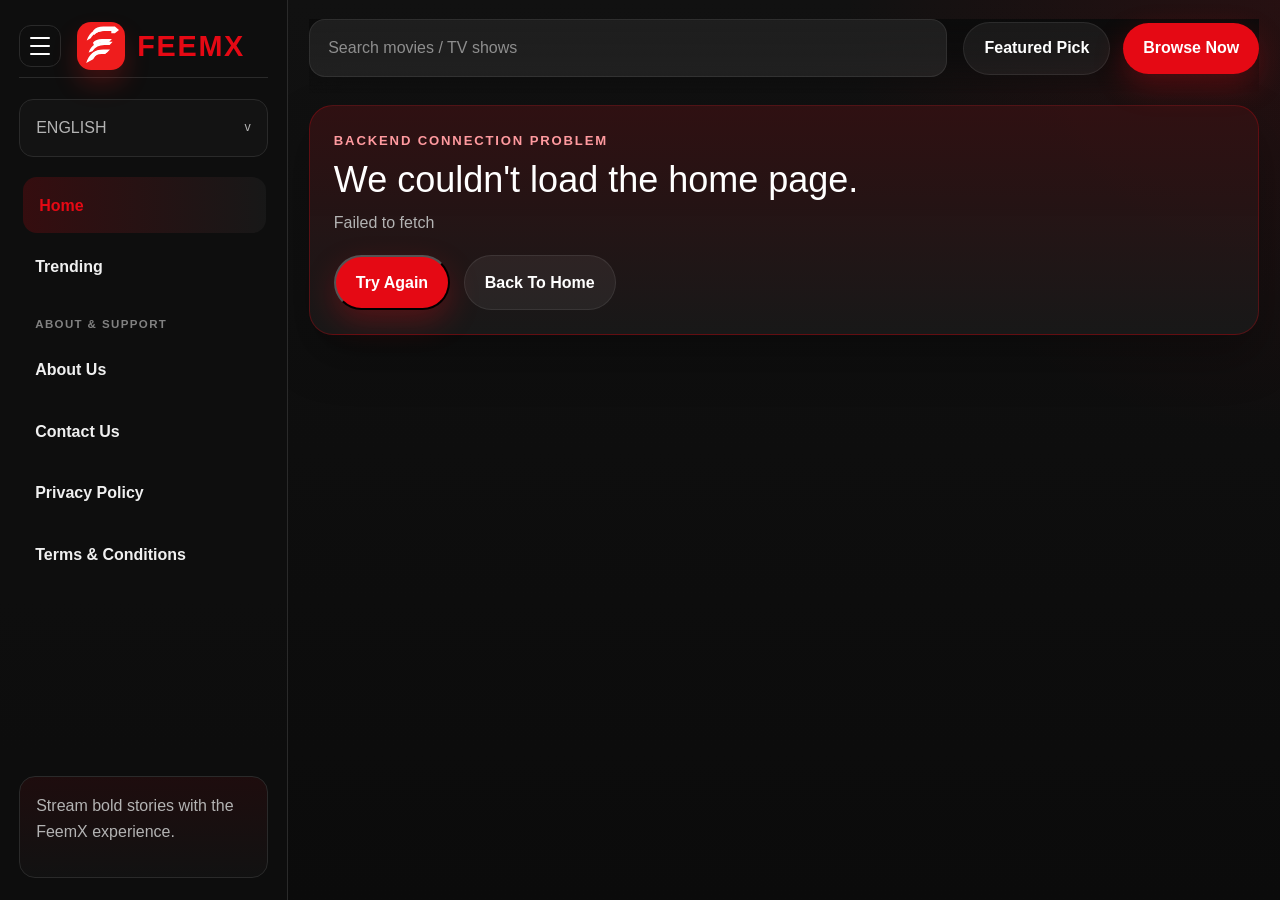
==== index.html @ 2843385d "Prepare frontend for separate Render static deploy" ====
<!DOCTYPE html>
<html lang="en">

<head>
    <meta charset="UTF-8">
    <meta name="viewport" content="width=device-width, initial-scale=1.0">
    <title>FeemX - Home</title>
    <link rel="icon" type="image/svg+xml" href="logo.svg">
    <link href="https://cdn.jsdelivr.net/npm/bootstrap@5.3.3/dist/css/bootstrap.min.css" rel="stylesheet">
    <link rel="stylesheet" href="styles.css?v=20260422a">
</head>

<body class="page-home" data-page="home">
    <div id="loader">
        <div class="spinner"></div>
    </div>

    <div class="app-shell">
        <aside class="sidebar">
            <div class="sidebar-brand">
                <button class="sidebar-menu" type="button" aria-label="Open menu">
                    <span></span>
                    <span></span>
                    <span></span>
                </button>
                <a class="brand-link" href="index.html" aria-label="FeemX home">
                    <img class="brand-mark" src="logo.svg" alt="FeemX logo">
                    <span class="brand-text">FEEMX</span>
                </a>
            </div>

            <div class="sidebar-language">
                <span>ENGLISH</span>
                <span class="language-caret">v</span>
            </div>

            <nav class="sidebar-nav" data-sidebar-nav></nav>

            <div class="sidebar-footer">
                <p>Stream bold stories with the FeemX experience.</p>
            </div>
        </aside>

        <main class="content-area">
            <header class="topbar">
                <form class="topbar-search">
                    <input class="search-input" id="searchInput" type="search" placeholder="Search movies / TV shows"
                        aria-label="Search movies">
                </form>
                <div class="topbar-actions">
                    <a class="pill-btn ghost-btn" href="movie.html?id=2">Featured Pick</a>
                    <a class="pill-btn solid-btn" href="#trending">Browse Now</a>
                </div>
            </header>

            <section class="hero-panel animate-on-scroll" id="hero">
                <div class="hero-overlay"></div>
                <button class="hero-arrow hero-prev" type="button" aria-label="Previous feature">&#8249;</button>
                <div class="hero-copy">
                    <span class="eyebrow">Featured Movie</span>
                    <h1 id="heroTitle">Featured Movie</h1>
                    <p id="heroMeta">Premium streaming, handpicked for tonight.</p>
                    <p id="heroDesc">Experience cinematic excellence with our premium selection.</p>
                    <div class="hero-actions">
                        <button class="play-hero" id="heroPlayButton" type="button">Play Now</button>
                        <a class="hero-secondary" href="#trending">Explore Library</a>
                    </div>
                </div>
                <button class="hero-arrow hero-next" type="button" aria-label="Next feature">&#8250;</button>
                <div class="hero-dots" id="heroDots"></div>
            </section>

            <section class="content-section animate-on-scroll" id="trending">
                <div class="section-heading">
                    <h2>Trending Now</h2>
                    <span></span>
                </div>
                <div class="slider-section trending">
                    <button class="slider-controls prev" type="button">&#8249;</button>
                    <button class="slider-controls next" type="button">&#8250;</button>
                    <div class="slider-container trending-container"></div>
                </div>
            </section>

            <section class="content-section action animate-on-scroll" id="action">
                <div class="section-heading">
                    <h2>Action</h2>
                    <span></span>
                </div>
                <div class="slider-section">
                    <button class="slider-controls prev" type="button">&#8249;</button>
                    <button class="slider-controls next" type="button">&#8250;</button>
                    <div class="slider-container"></div>
                </div>
            </section>

            <section class="content-section comedy animate-on-scroll" id="comedy">
                <div class="section-heading">
                    <h2>Comedy</h2>
                    <span></span>
                </div>
                <div class="slider-section">
                    <button class="slider-controls prev" type="button">&#8249;</button>
                    <button class="slider-controls next" type="button">&#8250;</button>
                    <div class="slider-container"></div>
                </div>
            </section>

            <section class="content-section drama animate-on-scroll" id="drama">
                <div class="section-heading">
                    <h2>Drama</h2>
                    <span></span>
                </div>
                <div class="slider-section">
                    <button class="slider-controls prev" type="button">&#8249;</button>
                    <button class="slider-controls next" type="button">&#8250;</button>
                    <div class="slider-container"></div>
                </div>
            </section>
        </main>
    </div>

    <div id="movieModal">
        <div class="modal-content">
            <div class="modal-info" id="modalContent"></div>
            <button id="modalClose" type="button" aria-label="Close preview">&times;</button>
        </div>
    </div>

    <script src="https://cdn.jsdelivr.net/npm/bootstrap@5.3.3/dist/js/bootstrap.bundle.min.js"></script>
    <script src="config.js?v=20260423a"></script>
    <script src="script.js?v=20260423a"></script>
</body>

</html>
---- styles.css ----
/* FeemX shared styles */
:root {
  --bg-primary: #0b0b0b;
  --bg-secondary: #1a1a1a;
  --bg-tertiary: #232323;
  --accent: #e50914;
  --accent-soft: rgba(229, 9, 20, 0.18);
  --text-primary: #ffffff;
  --text-secondary: #b3b3b3;
  --border: #2a2a2a;
  --shadow: rgba(0, 0, 0, 0.45);
  --overlay-bg: rgba(11, 11, 11, 0.78);
  --radius-lg: 28px;
  --radius-md: 18px;
  --sidebar-width: 288px;
}

* {
  margin: 0;
  padding: 0;
  box-sizing: border-box;
}

html {
  scroll-behavior: smooth;
  width: 100%;
}

body {
  font-family: "Segoe UI", Tahoma, Geneva, Verdana, sans-serif;
  background:
    radial-gradient(circle at top right, rgba(229, 9, 20, 0.1), transparent 28%),
    linear-gradient(180deg, #111 0%, #0b0b0b 100%);
  color: var(--text-primary);
  line-height: 1.6;
  width: 100%;
  max-width: 100%;
  overflow-x: clip;
}

a {
  color: inherit;
  text-decoration: none;
}

button,
input {
  font: inherit;
}

#loader {
  position: fixed;
  inset: 0;
  background: var(--bg-primary);
  display: flex;
  justify-content: center;
  align-items: center;
  z-index: 9999;
  transition: opacity 0.4s ease;
}

.spinner {
  width: 54px;
  height: 54px;
  border: 4px solid var(--border);
  border-top-color: var(--accent);
  border-radius: 50%;
  animation: spin 0.9s linear infinite;
}

@keyframes spin {
  from {
    transform: rotate(0deg);
  }

  to {
    transform: rotate(360deg);
  }
}

.app-shell {
  min-height: 100vh;
  display: grid;
  grid-template-columns: var(--sidebar-width) minmax(0, 1fr);
  width: 100%;
  max-width: 100%;
}

.sidebar {
  position: sticky;
  top: 0;
  height: 100vh;
  padding: 1.4rem 1.2rem;
  background: rgba(14, 14, 14, 0.96);
  border-right: 1px solid var(--border);
  display: flex;
  flex-direction: column;
  gap: 1.3rem;
  min-width: 0;
  overflow: hidden;
}

.sidebar-brand {
  display: flex;
  align-items: center;
  gap: 1rem;
  padding-bottom: 0.4rem;
  border-bottom: 1px solid var(--border);
}

.sidebar-menu {
  width: 42px;
  height: 42px;
  border: 1px solid var(--border);
  background: transparent;
  border-radius: 12px;
  display: grid;
  place-items: center;
  gap: 4px;
  padding: 10px;
}

.sidebar-menu span {
  display: block;
  width: 100%;
  height: 2px;
  background: var(--text-primary);
  border-radius: 999px;
}

.brand-link {
  display: inline-flex;
  align-items: center;
  gap: 0.75rem;
  color: var(--accent);
  font-size: 1.8rem;
  font-weight: 800;
  letter-spacing: 0.06em;
}

.brand-mark {
  width: 48px;
  height: 48px;
  display: block;
  flex: 0 0 auto;
  border-radius: 14px;
  box-shadow: 0 14px 24px rgba(239, 29, 29, 0.22);
}

.brand-text {
  display: inline-block;
  line-height: 1;
}

.sidebar-language {
  padding: 0.95rem 1rem;
  border: 1px solid var(--border);
  border-radius: 14px;
  display: flex;
  align-items: center;
  justify-content: space-between;
  color: var(--text-secondary);
  background: rgba(255, 255, 255, 0.02);
}

.language-caret {
  font-size: 0.78rem;
}

.sidebar-nav {
  display: flex;
  flex-direction: column;
  gap: 0.35rem;
  flex: 1 1 auto;
  min-height: 0;
  overflow-y: auto;
  padding-right: 0.35rem;
  scrollbar-width: thin;
  scrollbar-color: rgba(229, 9, 20, 0.75) rgba(255, 255, 255, 0.06);
}

.sidebar-nav::-webkit-scrollbar {
  width: 8px;
}

.sidebar-nav::-webkit-scrollbar-track {
  background: rgba(255, 255, 255, 0.06);
  border-radius: 999px;
}

.sidebar-nav::-webkit-scrollbar-thumb {
  background: rgba(229, 9, 20, 0.75);
  border-radius: 999px;
}

.sidebar-nav::-webkit-scrollbar-thumb:hover {
  background: rgba(229, 9, 20, 0.95);
}

.sidebar-group-label {
  margin: 0.9rem 0 0.2rem;
  padding: 0 1rem;
  color: rgba(255, 255, 255, 0.48);
  font-size: 0.72rem;
  font-weight: 700;
  letter-spacing: 0.12em;
  text-transform: uppercase;
}

.sidebar-link {
  padding: 0.95rem 1rem;
  border-radius: 14px;
  color: #f0f0f0;
  font-weight: 600;
  transition: background 0.25s ease, color 0.25s ease, transform 0.25s ease;
}

.sidebar-link:hover,
.sidebar-link.active {
  background: linear-gradient(90deg, var(--accent-soft), rgba(255, 255, 255, 0.04));
  color: var(--accent);
  transform: translateX(4px);
}

.sidebar-footer {
  margin-top: auto;
  padding: 1rem;
  border: 1px solid var(--border);
  border-radius: 16px;
  color: var(--text-secondary);
  background: linear-gradient(180deg, rgba(229, 9, 20, 0.08), rgba(255, 255, 255, 0.02));
}

.content-area {
  padding: 1.2rem 1.3rem 2rem;
  min-width: 0;
  width: 100%;
  max-width: 100%;
}

.app-error-banner {
  margin: 0.75rem 0 1.5rem;
  padding: 1.5rem;
  border: 1px solid rgba(229, 9, 20, 0.28);
  border-radius: 24px;
  background:
    linear-gradient(180deg, rgba(229, 9, 20, 0.14), rgba(255, 255, 255, 0.03)),
    rgba(18, 18, 18, 0.96);
  box-shadow: 0 22px 48px rgba(0, 0, 0, 0.28);
}

.app-error-eyebrow {
  margin-bottom: 0.45rem;
  color: #ff9a9f;
  font-size: 0.82rem;
  font-weight: 700;
  letter-spacing: 0.14em;
  text-transform: uppercase;
}

.app-error-banner h2 {
  margin-bottom: 0.55rem;
  font-size: clamp(1.5rem, 3vw, 2.25rem);
}

.app-error-message {
  max-width: 70ch;
  color: var(--text-secondary);
}

.app-error-actions {
  display: flex;
  flex-wrap: wrap;
  gap: 0.85rem;
  margin-top: 1.2rem;
}

.app-error-active .content-area > :not(.topbar):not(.app-error-banner) {
  display: none !important;
}

.topbar {
  position: sticky;
  top: 0;
  z-index: 20;
  display: flex;
  flex-wrap: wrap;
  align-items: center;
  justify-content: space-between;
  gap: 1rem;
  padding: 0 0 1rem;
  background: linear-gradient(180deg, rgba(11, 11, 11, 0.95), rgba(11, 11, 11, 0.75), transparent);
  backdrop-filter: blur(12px);
  min-width: 0;
}

.topbar-search {
  flex: 1;
  min-width: min(100%, 260px);
}

.search-input {
  display: block;
  width: min(100%, 720px);
  max-width: 100%;
  background: rgba(255, 255, 255, 0.08) !important;
  border: 1px solid rgba(255, 255, 255, 0.08) !important;
  border-radius: 16px !important;
  color: var(--text-primary) !important;
  padding: 0.95rem 1.15rem !important;
}

.search-input::placeholder {
  color: #8e8e8e !important;
}

.search-input:focus {
  border-color: rgba(229, 9, 20, 0.4) !important;
  box-shadow: 0 0 0 0.2rem rgba(229, 9, 20, 0.18) !important;
}

.topbar-actions {
  display: flex;
  gap: 0.8rem;
  align-items: center;
  flex-wrap: wrap;
  justify-content: flex-end;
  min-width: 0;
}

.topbar-actions > * {
  min-width: 0;
  max-width: 100%;
}

.pill-btn {
  display: inline-flex;
  align-items: center;
  justify-content: center;
  min-height: 48px;
  padding: 0.8rem 1.25rem;
  border-radius: 999px;
  font-weight: 700;
  transition: transform 0.25s ease, box-shadow 0.25s ease, background 0.25s ease;
}

.ghost-btn {
  background: rgba(255, 255, 255, 0.06);
  border: 1px solid rgba(255, 255, 255, 0.08);
}

.solid-btn {
  background: var(--accent);
  color: var(--text-primary);
  box-shadow: 0 12px 30px rgba(229, 9, 20, 0.28);
}

.pill-btn:hover {
  transform: translateY(-2px);
}

.hero-panel,
.detail-hero {
  position: relative;
  min-height: 590px;
  width: 100%;
  max-width: 100%;
  min-width: 0;
  border-radius: var(--radius-lg);
  overflow: hidden;
  display: flex;
  align-items: flex-end;
  padding: 2rem;
  margin-bottom: 1.9rem;
  background-color: var(--bg-secondary);
  background-size: cover;
  background-position: center;
  box-shadow: 0 30px 60px var(--shadow);
}

.hero-overlay,
.detail-hero-overlay {
  position: absolute;
  inset: 0;
  background:
    linear-gradient(90deg, rgba(11, 11, 11, 0.88) 0%, rgba(11, 11, 11, 0.5) 45%, rgba(11, 11, 11, 0.82) 100%),
    linear-gradient(180deg, rgba(11, 11, 11, 0.12) 0%, rgba(11, 11, 11, 0.92) 100%);
}

.hero-copy,
.detail-hero-content {
  position: relative;
  z-index: 2;
  width: min(100%, 640px);
  max-width: 640px;
  min-width: 0;
}

.eyebrow {
  display: inline-block;
  margin-bottom: 0.7rem;
  padding: 0.35rem 0.75rem;
  border: 1px solid rgba(255, 255, 255, 0.14);
  border-radius: 999px;
  color: #ddd;
  font-size: 0.88rem;
  letter-spacing: 0.08em;
  text-transform: uppercase;
}

.hero-copy h1,
.detail-hero-content h1 {
  font-size: clamp(2.3rem, 5vw, 4rem);
  line-height: 1.02;
  margin-bottom: 0.8rem;
}

#heroMeta,
#movieRating {
  margin-bottom: 0.65rem;
  color: #e0e0e0;
  font-size: 1rem;
}

#heroDesc,
#movieDesc {
  color: var(--text-secondary);
  max-width: 56ch;
  font-size: 1.03rem;
}

.hero-actions {
  display: flex;
  gap: 1rem;
  align-items: center;
  margin-top: 1.45rem;
  flex-wrap: wrap;
  min-width: 0;
}

.hero-actions > * {
  max-width: 100%;
}

.play-hero,
.watch-btn,
.hero-secondary {
  min-height: 50px;
  border-radius: 14px;
  padding: 0.85rem 1.3rem;
  font-weight: 700;
  border: none;
  transition: transform 0.25s ease, box-shadow 0.25s ease, background 0.25s ease;
}

.play-hero,
.watch-btn {
  background: var(--accent);
  color: #fff;
  box-shadow: 0 12px 30px rgba(229, 9, 20, 0.25);
}

.hero-secondary {
  display: inline-flex;
  align-items: center;
  background: rgba(255, 255, 255, 0.08);
  color: #fff;
  border: 1px solid rgba(255, 255, 255, 0.12);
}

.play-hero:hover,
.watch-btn:hover,
.hero-secondary:hover {
  transform: translateY(-2px);
}

.hero-arrow {
  position: absolute;
  top: 50%;
  transform: translateY(-50%);
  z-index: 2;
  width: 52px;
  height: 52px;
  border-radius: 50%;
  border: 1px solid rgba(255, 255, 255, 0.28);
  color: #fff;
  background: rgba(0, 0, 0, 0.24);
  font-size: 2rem;
}

.hero-prev {
  left: 1rem;
}

.hero-next {
  right: 1rem;
}

.hero-dots {
  position: absolute;
  right: 1.4rem;
  bottom: 1.35rem;
  z-index: 2;
  display: flex;
  gap: 0.55rem;
}

.hero-dot {
  width: 10px;
  height: 10px;
  border-radius: 50%;
  background: rgba(255, 255, 255, 0.35);
  border: none;
  padding: 0;
}

.hero-dot.active {
  background: var(--accent);
  box-shadow: 0 0 0 5px rgba(229, 9, 20, 0.15);
}

.content-section {
  margin-bottom: 2.3rem;
  min-width: 0;
  max-width: 100%;
}

.info-hero {
  position: relative;
  overflow: hidden;
  border-radius: 34px;
  padding: clamp(1.5rem, 3vw, 3rem);
  margin-bottom: 2rem;
  border: 1px solid rgba(255, 255, 255, 0.08);
  background:
    radial-gradient(circle at top right, rgba(229, 9, 20, 0.24), transparent 34%),
    linear-gradient(135deg, rgba(255, 255, 255, 0.06), rgba(255, 255, 255, 0.02)),
    #111;
  box-shadow: 0 24px 60px rgba(0, 0, 0, 0.24);
}

.info-hero::after {
  content: "";
  position: absolute;
  inset: auto -12% -28% auto;
  width: 280px;
  height: 280px;
  border-radius: 50%;
  background: radial-gradient(circle, rgba(229, 9, 20, 0.22), transparent 68%);
  pointer-events: none;
}

.info-hero-content,
.policy-layout,
.info-grid,
.social-grid {
  position: relative;
  z-index: 1;
}

.info-hero .eyebrow {
  display: inline-block;
  margin-bottom: 0.9rem;
}

.info-hero h1 {
  max-width: 12ch;
  font-size: clamp(2.4rem, 5vw, 4.2rem);
  line-height: 0.98;
  margin-bottom: 1rem;
}

.info-lead {
  max-width: 760px;
  color: #e8e8e8;
  font-size: 1.08rem;
}

.info-metrics {
  display: grid;
  grid-template-columns: repeat(auto-fit, minmax(160px, 1fr));
  gap: 1rem;
  margin-top: 1.6rem;
}

.metric-card,
.info-panel,
.social-link-card,
.policy-nav {
  border: 1px solid rgba(255, 255, 255, 0.08);
  background: linear-gradient(180deg, rgba(255, 255, 255, 0.05), rgba(255, 255, 255, 0.02));
  box-shadow: 0 18px 40px rgba(0, 0, 0, 0.18);
}

.metric-card {
  border-radius: 22px;
  padding: 1.1rem 1.15rem;
}

.metric-card strong {
  display: block;
  font-size: 1.7rem;
  line-height: 1;
}

.metric-card span {
  color: var(--text-secondary);
  font-size: 0.92rem;
}

.info-grid,
.policy-layout {
  display: grid;
  grid-template-columns: minmax(0, 1.35fr) minmax(280px, 0.85fr);
  gap: 1.4rem;
}

.info-panel {
  border-radius: 28px;
  padding: 1.5rem;
}

.info-panel h2,
.info-panel h3,
.policy-section h2 {
  margin-bottom: 0.75rem;
}

.info-panel + .info-panel {
  margin-top: 1.2rem;
}

.info-panel p,
.info-panel li,
.policy-section p,
.policy-section li {
  color: #d4d4d4;
}

.info-stack {
  display: flex;
  flex-direction: column;
  gap: 1.25rem;
}

.info-list,
.policy-section ul {
  margin: 0;
  padding-left: 1.15rem;
}

.info-list li + li,
.policy-section li + li {
  margin-top: 0.55rem;
}

.info-pills {
  display: flex;
  flex-wrap: wrap;
  gap: 0.7rem;
}

.info-pill {
  display: inline-flex;
  align-items: center;
  padding: 0.65rem 0.9rem;
  border-radius: 999px;
  background: rgba(229, 9, 20, 0.1);
  border: 1px solid rgba(229, 9, 20, 0.2);
  color: #fff;
  font-size: 0.94rem;
}

.info-cta-row {
  display: flex;
  flex-wrap: wrap;
  gap: 0.85rem;
  margin-top: 1.35rem;
}

.outline-btn {
  display: inline-flex;
  align-items: center;
  justify-content: center;
  min-height: 50px;
  padding: 0.8rem 1.2rem;
  border-radius: 16px;
  border: 1px solid rgba(255, 255, 255, 0.14);
  background: rgba(255, 255, 255, 0.02);
  color: #fff;
  font-weight: 600;
  transition: border-color 0.25s ease, transform 0.25s ease, background 0.25s ease;
}

.outline-btn:hover,
.outline-btn:focus-visible {
  border-color: rgba(229, 9, 20, 0.5);
  background: rgba(229, 9, 20, 0.08);
  transform: translateY(-2px);
}

.contact-card-title {
  display: flex;
  align-items: center;
  justify-content: space-between;
  gap: 1rem;
  margin-bottom: 1rem;
}

.contact-email {
  display: block;
  font-size: 1.05rem;
  font-weight: 700;
  color: #fff;
  word-break: break-word;
}

.contact-note,
.legal-meta,
.form-status {
  color: var(--text-secondary);
}

.form-status:empty {
  display: none;
}

.contact-actions {
  display: flex;
  flex-wrap: wrap;
  gap: 0.8rem;
  margin-top: 1rem;
}

.contact-form {
  display: grid;
  gap: 1rem;
}

.contact-form-grid {
  display: grid;
  grid-template-columns: repeat(2, minmax(0, 1fr));
  gap: 1rem;
}

.form-field {
  display: grid;
  gap: 0.45rem;
}

.form-field label {
  font-size: 0.92rem;
  font-weight: 600;
  color: #f0f0f0;
}

.form-field input,
.form-field textarea {
  width: 100%;
  border: 1px solid rgba(255, 255, 255, 0.08);
  border-radius: 16px;
  background: rgba(255, 255, 255, 0.04);
  color: #fff;
  padding: 0.95rem 1rem;
}

.form-field textarea {
  min-height: 150px;
  resize: vertical;
}

.form-field input:focus,
.form-field textarea:focus {
  outline: 2px solid rgba(229, 9, 20, 0.2);
  border-color: rgba(229, 9, 20, 0.45);
}

.social-grid {
  display: grid;
  grid-template-columns: repeat(auto-fit, minmax(200px, 1fr));
  gap: 1rem;
}

.social-link-card {
  display: flex;
  flex-direction: column;
  gap: 0.5rem;
  border-radius: 24px;
  padding: 1.3rem;
  transition: transform 0.25s ease, border-color 0.25s ease;
}

.social-link-card:hover,
.social-link-card:focus-visible {
  transform: translateY(-4px);
  border-color: rgba(229, 9, 20, 0.4);
}

.social-link-card span {
  color: var(--text-secondary);
}

.policy-nav {
  position: sticky;
  top: 5.8rem;
  align-self: start;
  border-radius: 26px;
  padding: 1.35rem;
}

.policy-nav ul {
  list-style: none;
  padding: 0;
  margin: 1rem 0 0;
  display: grid;
  gap: 0.7rem;
}

.policy-nav a {
  color: #f2f2f2;
}

.policy-nav a:hover,
.policy-nav a:focus-visible {
  color: var(--accent);
}

.policy-section {
  border-bottom: 1px solid rgba(255, 255, 255, 0.08);
  padding-bottom: 1.35rem;
  margin-bottom: 1.35rem;
}

.policy-section:last-child {
  border-bottom: none;
  margin-bottom: 0;
  padding-bottom: 0;
}

.section-heading {
  display: flex;
  flex-wrap: wrap;
  align-items: flex-end;
  justify-content: space-between;
  gap: 1rem;
  margin-bottom: 1rem;
  min-width: 0;
  max-width: 100%;
}

.section-heading h2 {
  margin: 0;
  font-size: 1.95rem;
  min-width: 0;
  max-width: 100%;
}

.section-heading span {
  color: var(--text-secondary);
  font-size: 0.97rem;
  min-width: 0;
  max-width: 100%;
}

.section-heading span:empty,
.sidebar-footer p:empty,
#categoryMeta:empty,
#categoryDesc:empty,
#categoryCount:empty,
#seriesSectionMeta:empty {
  display: none;
}

.slider-section {
  display: grid;
  grid-template-columns: 54px minmax(0, 1fr) 54px;
  align-items: center;
  gap: 1rem;
  width: 100%;
  min-width: 0;
}

.slider-container {
  grid-column: 2;
  display: flex;
  gap: 1.15rem;
  overflow-x: auto;
  padding: 0.35rem 0.2rem 0.75rem;
  scrollbar-width: thin;
  scrollbar-color: var(--accent) rgba(255, 255, 255, 0.14);
  scroll-snap-type: x proximity;
  overscroll-behavior-x: contain;
  scroll-behavior: smooth;
  touch-action: pan-x;
  cursor: grab;
  width: 100%;
  max-width: 100%;
  min-width: 0;
}

.slider-container::-webkit-scrollbar {
  height: 10px;
}

.slider-container::-webkit-scrollbar-track {
  background: rgba(255, 255, 255, 0.08);
  border-radius: 999px;
}

.slider-container::-webkit-scrollbar-thumb {
  background: linear-gradient(90deg, rgba(229, 9, 20, 0.9), rgba(229, 9, 20, 0.65));
  border-radius: 999px;
}

.slider-container::-webkit-scrollbar-thumb:hover {
  background: var(--accent);
}

.slider-container.dragging {
  cursor: grabbing;
  user-select: none;
}

.slider-container:focus-visible {
  outline: 2px solid rgba(229, 9, 20, 0.45);
  outline-offset: 4px;
  border-radius: 12px;
}

.slider-controls {
  width: 54px;
  height: 54px;
  border: 1px solid rgba(255, 255, 255, 0.9);
  border-radius: 12px;
  display: grid;
  place-items: center;
  background: rgba(10, 10, 10, 0.88);
  color: #fff;
  font-size: 2rem;
  line-height: 1;
  z-index: 3;
  box-shadow: 0 14px 28px rgba(0, 0, 0, 0.28);
  backdrop-filter: blur(10px);
  transition:
    background 0.25s ease,
    border-color 0.25s ease,
    box-shadow 0.25s ease,
    transform 0.25s ease,
    opacity 0.25s ease;
}

.slider-controls:hover {
  background: rgba(229, 9, 20, 0.14);
  border-color: var(--accent);
  transform: scale(1.05);
  box-shadow: 0 14px 32px rgba(229, 9, 20, 0.2);
}

.slider-controls:disabled {
  opacity: 0.3;
  cursor: default;
  transform: none;
  box-shadow: none;
}

.slider-controls:focus-visible {
  outline: 2px solid rgba(229, 9, 20, 0.45);
  outline-offset: 3px;
}

.prev {
  grid-column: 1;
  border-color: var(--accent);
}

.next {
  grid-column: 3;
}

.movie-card {
  position: relative;
  min-width: 220px;
  flex: 0 0 220px;
  border-radius: 20px;
  overflow: hidden;
  background: linear-gradient(180deg, rgba(255, 255, 255, 0.03), rgba(0, 0, 0, 0.18));
  border: 1px solid rgba(255, 255, 255, 0.05);
  cursor: pointer;
  scroll-snap-align: start;
  transition: transform 0.35s ease, box-shadow 0.35s ease, border-color 0.35s ease;
}

.movie-card-link {
  display: block;
  color: inherit;
  text-decoration: none;
}

.favorite-button {
  position: absolute;
  right: 1rem;
  bottom: 5.4rem;
  z-index: 4;
}

.movie-card:hover {
  transform: translateY(-8px);
  box-shadow: 0 22px 40px var(--shadow);
  border-color: rgba(229, 9, 20, 0.32);
}

.movie-card img {
  display: block;
  width: 100%;
  height: 310px;
  object-fit: cover;
}

.card-overlay {
  position: absolute;
  inset: 0;
  display: flex;
  align-items: flex-end;
  justify-content: space-between;
  padding: 1rem;
  background: linear-gradient(180deg, rgba(11, 11, 11, 0.04), rgba(11, 11, 11, 0.9));
  opacity: 0;
  transition: opacity 0.3s ease;
}

.movie-card:hover .card-overlay {
  opacity: 1;
}

.play-btn {
  width: 52px;
  height: 52px;
  border: none;
  border-radius: 50%;
  display: grid;
  place-items: center;
  background: var(--accent);
  color: #fff;
  font-size: 1.15rem;
  cursor: pointer;
  box-shadow: 0 14px 28px rgba(229, 9, 20, 0.28);
  transition: transform 0.2s ease, box-shadow 0.2s ease;
}

.play-btn:hover,
.play-btn:focus-visible {
  transform: scale(1.05);
  box-shadow: 0 16px 30px rgba(229, 9, 20, 0.34);
}

.play-btn:focus-visible {
  outline: 2px solid rgba(255, 255, 255, 0.8);
  outline-offset: 3px;
}

.heart {
  width: 42px;
  height: 42px;
  border-radius: 50%;
  display: grid;
  place-items: center;
  background: rgba(255, 255, 255, 0.1);
  color: var(--text-secondary);
  font-size: 1.1rem;
  transition: transform 0.25s ease, color 0.25s ease, background 0.25s ease;
}

.heart:hover,
.heart.active {
  color: #fff;
  background: var(--accent);
  transform: scale(1.05);
}

.movie-card h3 {
  padding: 1rem 1rem 0.25rem;
  font-size: 1rem;
  line-height: 1.3;
}

.movie-meta {
  padding: 0 1rem 1rem;
  color: var(--text-secondary);
  font-size: 0.9rem;
}

.detail-content .content-section {
  margin-bottom: 1.9rem;
}

.watch-layout {
  display: grid;
  grid-template-columns: minmax(0, 1fr) 360px;
  gap: 1.25rem;
  margin-bottom: 2rem;
  min-width: 0;
}

.player-panel {
  background: #050505;
  border: 1px solid var(--border);
  border-radius: 24px;
  overflow: hidden;
  box-shadow: 0 24px 60px var(--shadow);
}

.player-stage {
  position: relative;
  min-height: 560px;
  background-size: cover;
  background-position: center;
}

.movie-player {
  position: absolute;
  inset: 0;
  width: 100%;
  height: 100%;
  object-fit: contain;
  background: #000;
  z-index: 1;
}

.movie-player:not([hidden]) + .player-stage-overlay {
  display: none;
}

.movie-player:not([hidden]) ~ .player-center-play {
  display: none;
}

.player-stage-overlay {
  position: absolute;
  inset: 0;
  background: linear-gradient(180deg, rgba(0, 0, 0, 0.6), rgba(0, 0, 0, 0.15) 22%, rgba(0, 0, 0, 0.72) 100%);
}

.player-center-play {
  position: absolute;
  inset: 50% auto auto 50%;
  transform: translate(-50%, -50%);
  z-index: 2;
  min-width: 86px;
  min-height: 86px;
  border-radius: 50%;
  padding: 0;
}

.player-controls {
  padding: 0.95rem 1rem 1.1rem;
  background: #060606;
}

.player-progress {
  width: 100%;
  height: 8px;
  background: rgba(255, 255, 255, 0.18);
  border-radius: 999px;
  overflow: hidden;
  margin-bottom: 0.8rem;
  cursor: pointer;
  position: relative;
  touch-action: none;
}

.progress-fill {
  display: block;
  width: 8%;
  height: 100%;
  background: var(--accent);
  position: relative;
}

.progress-fill::after {
  content: "";
  position: absolute;
  top: 50%;
  right: 0;
  width: 14px;
  height: 14px;
  border-radius: 50%;
  background: #fff;
  box-shadow: 0 0 0 3px rgba(255, 255, 255, 0.15);
  transform: translate(50%, -50%);
}

.player-progress.scrubbing {
  height: 10px;
}

.player-controls-row {
  display: flex;
  justify-content: space-between;
  gap: 1rem;
  align-items: center;
  color: #d6d6d6;
  flex-wrap: wrap;
}

.controls-left,
.controls-right {
  display: flex;
  gap: 0.9rem;
  align-items: center;
  flex-wrap: wrap;
}

.icon-control {
  width: 36px;
  height: 36px;
  border: none;
  border-radius: 50%;
  background: rgba(255, 255, 255, 0.08);
  color: #fff;
  cursor: pointer;
  transition: background 180ms ease, transform 180ms ease;
}

.icon-control:hover,
.icon-control:focus-visible {
  background: rgba(255, 255, 255, 0.16);
  transform: translateY(-1px);
}

.player-panel:fullscreen {
  border-radius: 0;
  background: #000;
}

.player-panel:fullscreen .player-stage {
  min-height: calc(100vh - 96px);
}

.player-panel:fullscreen .movie-player {
  object-fit: contain;
  background: #000;
}

.resource-panel {
  background: #222228;
  border: 1px solid rgba(255, 255, 255, 0.06);
  border-radius: 24px;
  padding: 1.25rem;
  display: flex;
  flex-direction: column;
  gap: 1.3rem;
}

.resource-actions {
  display: grid;
  grid-template-columns: repeat(auto-fit, minmax(92px, 1fr));
  gap: 0.75rem;
}

.resource-icon {
  min-height: 62px;
  border: 1px solid rgba(255, 255, 255, 0.1);
  border-radius: 18px;
  background: linear-gradient(180deg, rgba(255, 255, 255, 0.045), rgba(255, 255, 255, 0.02));
  color: #fff;
  display: inline-flex;
  align-items: center;
  justify-content: center;
  min-width: 0;
  padding: 0.75rem 0.85rem;
  font-size: 0.9rem;
  font-weight: 700;
  letter-spacing: -0.02em;
  text-align: center;
  line-height: 1.1;
  box-shadow:
    inset 0 1px 0 rgba(255, 255, 255, 0.04),
    0 14px 24px rgba(0, 0, 0, 0.18);
  backdrop-filter: blur(10px);
  transition:
    transform 0.2s ease,
    background 0.2s ease,
    border-color 0.2s ease,
    box-shadow 0.2s ease;
  cursor: pointer;
}

.resource-icon:hover {
  background: linear-gradient(180deg, rgba(255, 255, 255, 0.065), rgba(255, 255, 255, 0.028));
  border-color: rgba(255, 255, 255, 0.18);
  box-shadow:
    inset 0 1px 0 rgba(255, 255, 255, 0.06),
    0 18px 28px rgba(0, 0, 0, 0.22);
  transform: translateY(-2px);
}

.resource-icon:focus-visible {
  outline: 2px solid rgba(255, 255, 255, 0.28);
  outline-offset: 3px;
}

.resource-icon:active {
  transform: translateY(0);
  box-shadow:
    inset 0 1px 0 rgba(255, 255, 255, 0.04),
    0 10px 18px rgba(0, 0, 0, 0.18);
}

.resource-copy h1 {
  font-size: 2rem;
  margin-bottom: 0.45rem;
}

.resource-copy p {
  color: var(--text-secondary);
  margin-bottom: 0.45rem;
}

.resource-box {
  background: rgba(255, 255, 255, 0.02);
  border: 1px solid rgba(255, 255, 255, 0.06);
  border-radius: 18px;
  padding: 1rem;
}

.resource-box h2 {
  margin-bottom: 0.45rem;
}

.resource-box p {
  color: var(--text-secondary);
  margin-bottom: 1rem;
}

.resource-select-wrap {
  display: block;
  margin-bottom: 1rem;
}

.resource-select,
.subtitle-select {
  width: 100%;
  border: 1px solid rgba(255, 255, 255, 0.12);
  border-radius: 14px;
  background: rgba(255, 255, 255, 0.06);
  color: #fff;
  padding: 0.9rem 1rem;
  outline: none;
}

.resource-select option,
.subtitle-select option {
  color: #111;
}

.resource-select {
  width: 100%;
  min-height: 48px;
  border-radius: 12px;
  border: 1px solid rgba(255, 255, 255, 0.1);
  background: #2c2c31;
  color: #fff;
  padding: 0.75rem 0.9rem;
}

.support-btn {
  width: 100%;
  min-height: 58px;
  border: none;
  border-radius: 14px;
  background: #15753b;
  color: #c7ffd9;
  font-weight: 700;
}

#movieModal {
  position: fixed;
  inset: 0;
  display: flex;
  align-items: center;
  justify-content: center;
  background: rgba(0, 0, 0, 0.88);
  opacity: 0;
  visibility: hidden;
  transition: opacity 0.25s ease, visibility 0.25s ease;
  z-index: 50;
  padding: 1.2rem;
}

#movieModal.active {
  opacity: 1;
  visibility: visible;
}

.modal-content {
  position: relative;
  width: min(880px, 100%);
  background: linear-gradient(180deg, #171717, #101010);
  border: 1px solid rgba(255, 255, 255, 0.08);
  border-radius: 28px;
  overflow: hidden;
  transform: scale(0.96);
  transition: transform 0.25s ease;
}

#movieModal.active .modal-content {
  transform: scale(1);
}

.modal-media {
  width: 100%;
  height: 320px;
  object-fit: cover;
  display: block;
}

.modal-info {
  padding: 0;
}

.modal-body {
  padding: 1.5rem;
}

.modal-body h2 {
  margin-bottom: 0.4rem;
}

.modal-body .modal-meta {
  color: var(--text-secondary);
  margin-bottom: 0.8rem;
}

#modalClose {
  position: absolute;
  top: 1rem;
  right: 1rem;
  width: 42px;
  height: 42px;
  border: none;
  border-radius: 50%;
  background: rgba(0, 0, 0, 0.5);
  color: #fff;
  font-size: 1.6rem;
  line-height: 1;
}

.animate-on-scroll {
  opacity: 0;
  transform: translateY(24px);
  transition: opacity 0.55s ease, transform 0.55s ease;
}

.animate-on-scroll.animate {
  opacity: 1;
  transform: translateY(0);
}

@media (max-width: 1100px) {
  .app-shell {
    grid-template-columns: 1fr;
  }

  .sidebar {
    position: relative;
    height: auto;
  }

  .topbar {
    padding-top: 0.4rem;
  }

  .topbar-actions {
    justify-content: flex-start;
  }

  .info-grid,
  .policy-layout {
    grid-template-columns: 1fr;
  }

  .policy-nav {
    position: relative;
    top: 0;
  }

  .prev {
    justify-self: start;
  }

  .next {
    justify-self: end;
  }
}

@media (max-width: 768px) {
  .slider-section {
    grid-template-columns: 44px minmax(0, 1fr) 44px;
    gap: 0.75rem;
  }

  .content-area {
    padding: 1rem;
  }

  .topbar {
    flex-direction: column;
    align-items: stretch;
  }

  .topbar-actions {
    width: 100%;
    justify-content: stretch;
  }

  .pill-btn {
    flex: 1;
  }

  .hero-panel,
  .detail-hero {
    min-height: 460px;
    padding: 1.25rem;
  }

  .watch-layout {
    grid-template-columns: 1fr;
  }

  .resource-actions {
    grid-template-columns: repeat(2, minmax(0, 1fr));
  }

  .resource-icon {
    min-height: 58px;
    border-radius: 16px;
    font-size: 0.88rem;
  }

  .player-stage {
    min-height: 340px;
  }

  .hero-arrow {
    display: none;
  }

  .movie-card {
    min-width: 170px;
    flex-basis: 170px;
  }

  .movie-card img {
    height: 255px;
  }

  .section-heading {
    flex-direction: column;
    align-items: flex-start;
  }

  .contact-form-grid {
    grid-template-columns: 1fr;
  }

  #movieTrailer {
    min-height: 250px;
  }
}

@media (max-width: 520px) {
  .slider-section {
    grid-template-columns: 40px minmax(0, 1fr) 40px;
    gap: 0.5rem;
  }

  .slider-controls {
    width: 46px;
    height: 46px;
    font-size: 1.7rem;
  }

  .sidebar {
    padding: 1rem;
  }

  .sidebar-brand {
    align-items: center;
  }

  .brand-link {
    font-size: 1.5rem;
    gap: 0.6rem;
  }

  .brand-mark {
    width: 42px;
    height: 42px;
  }

  .hero-copy h1,
  .detail-hero-content h1 {
    font-size: 2rem;
  }

  .movie-card {
    min-width: 150px;
    flex-basis: 150px;
  }

  .movie-card img {
    height: 230px;
  }

  .resource-actions {
    gap: 0.7rem;
  }

  .resource-icon {
    min-height: 54px;
    font-size: 0.82rem;
    padding: 0.7rem 0.65rem;
  }

  .info-hero,
  .info-panel,
  .policy-nav {
    border-radius: 24px;
  }
}
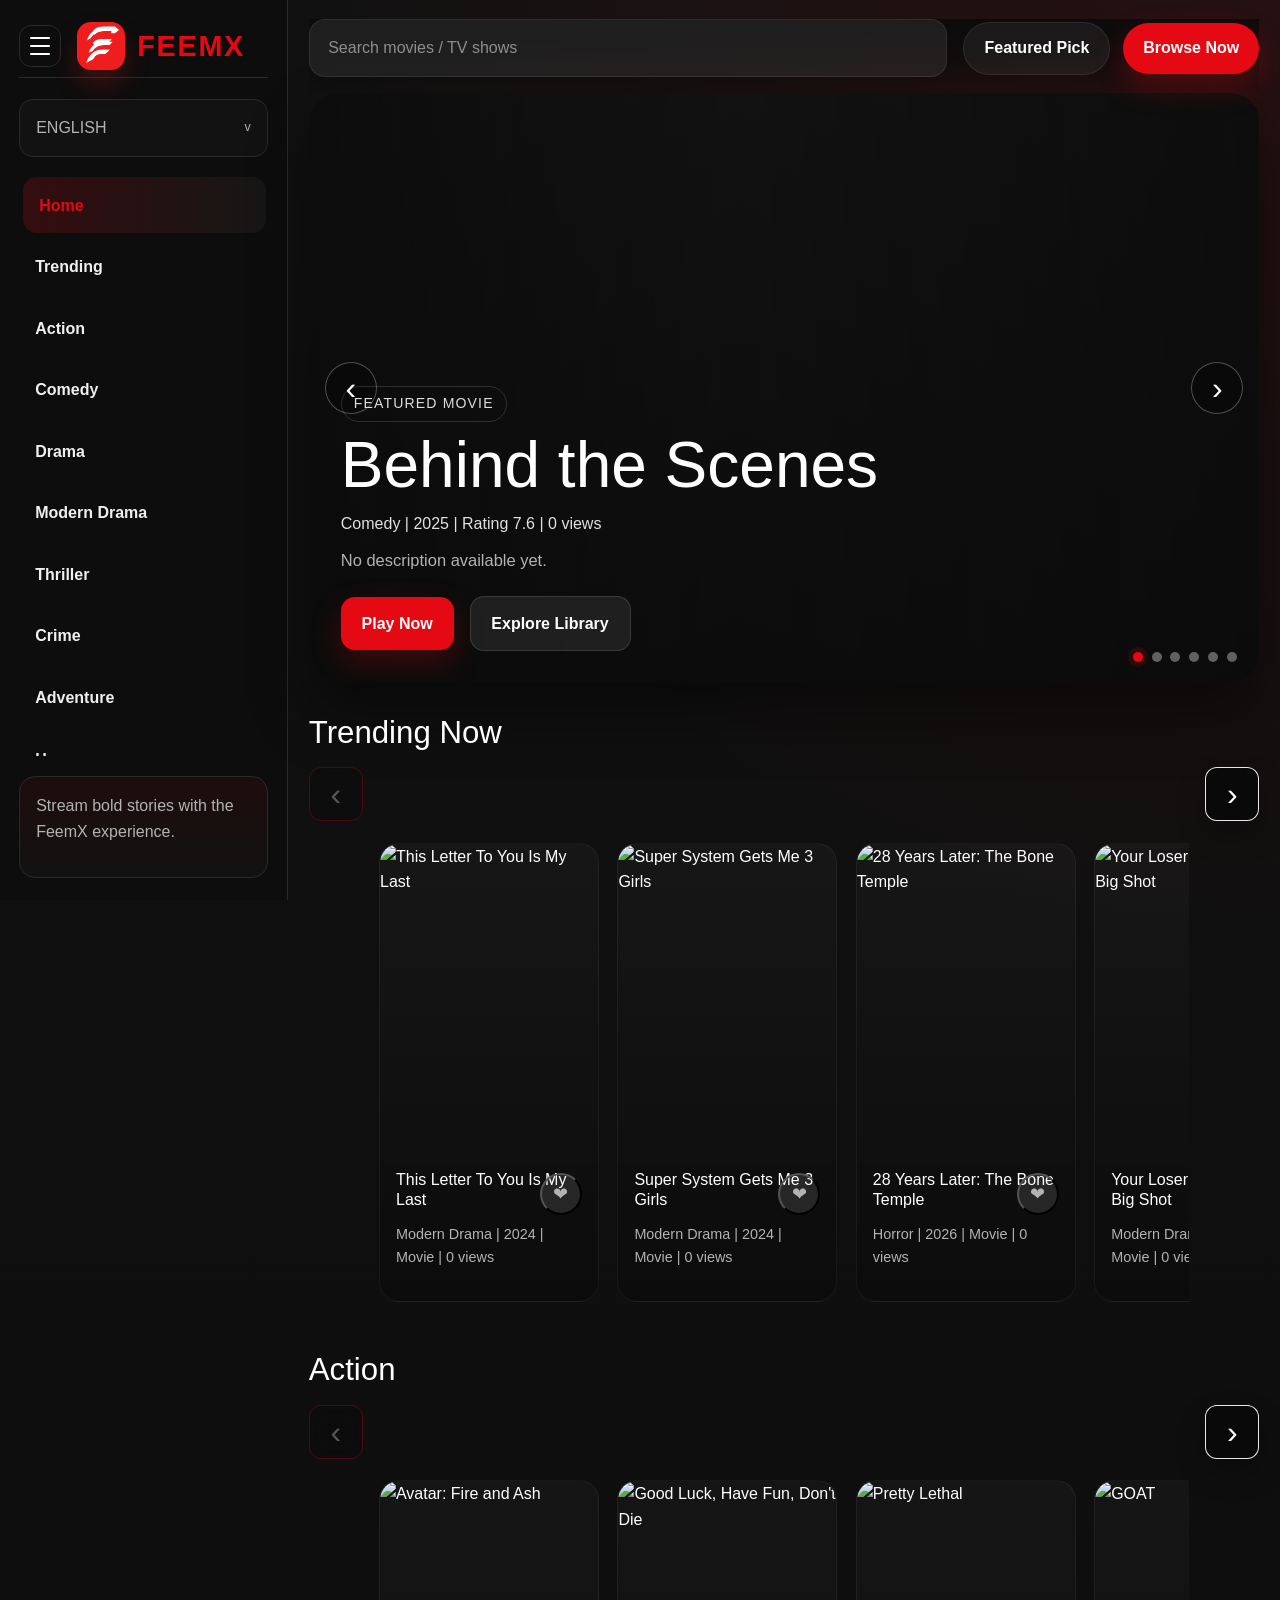
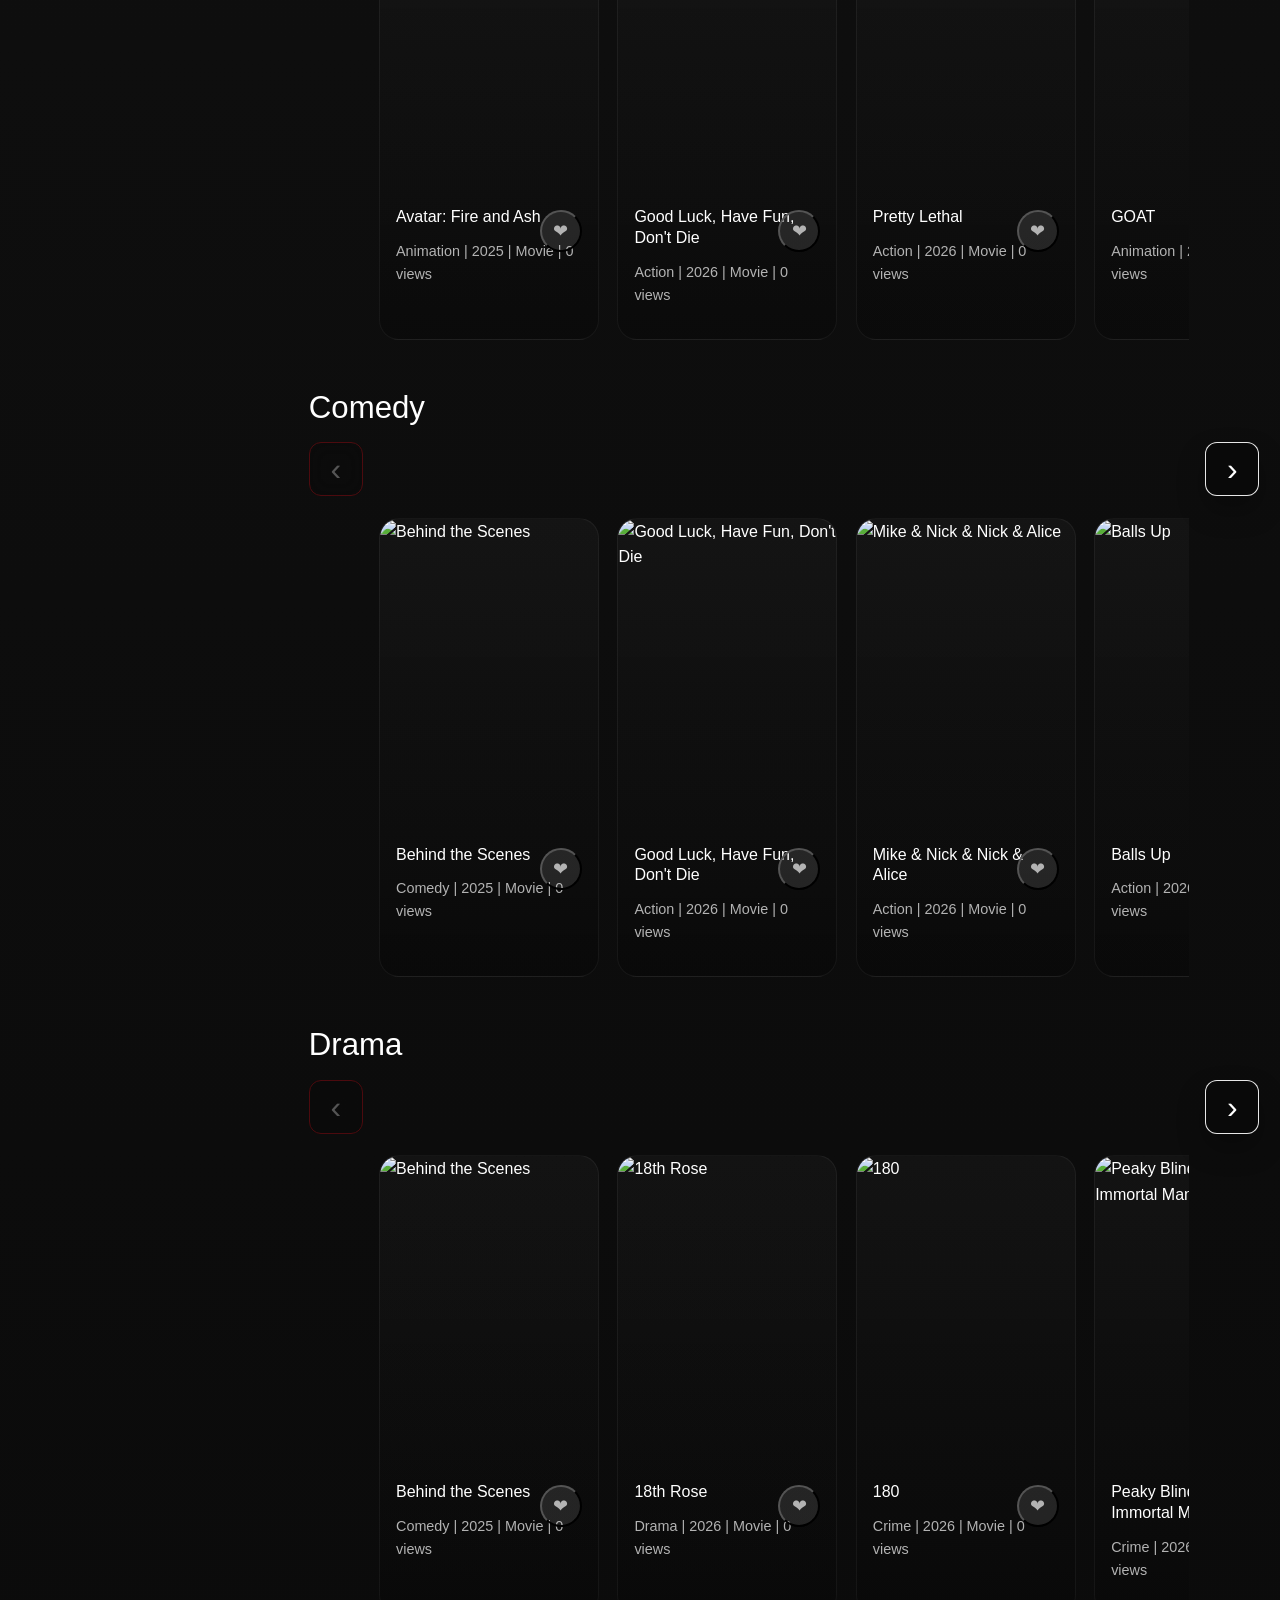
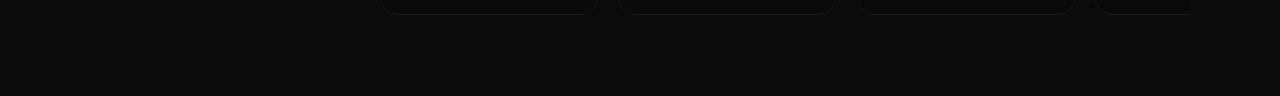
==== commit df0ca13c: "updated feemX" ====
--- a/index.html
+++ b/index.html
@@ -128,8 +128,8 @@
     </div>
 
     <script src="https://cdn.jsdelivr.net/npm/bootstrap@5.3.3/dist/js/bootstrap.bundle.min.js"></script>
-    <script src="config.js?v=20260423a"></script>
-    <script src="script.js?v=20260423a"></script>
+    <script src="config.js?v=20260423e"></script>
+    <script src="script.js?v=20260423e"></script>
 </body>
 
 </html>
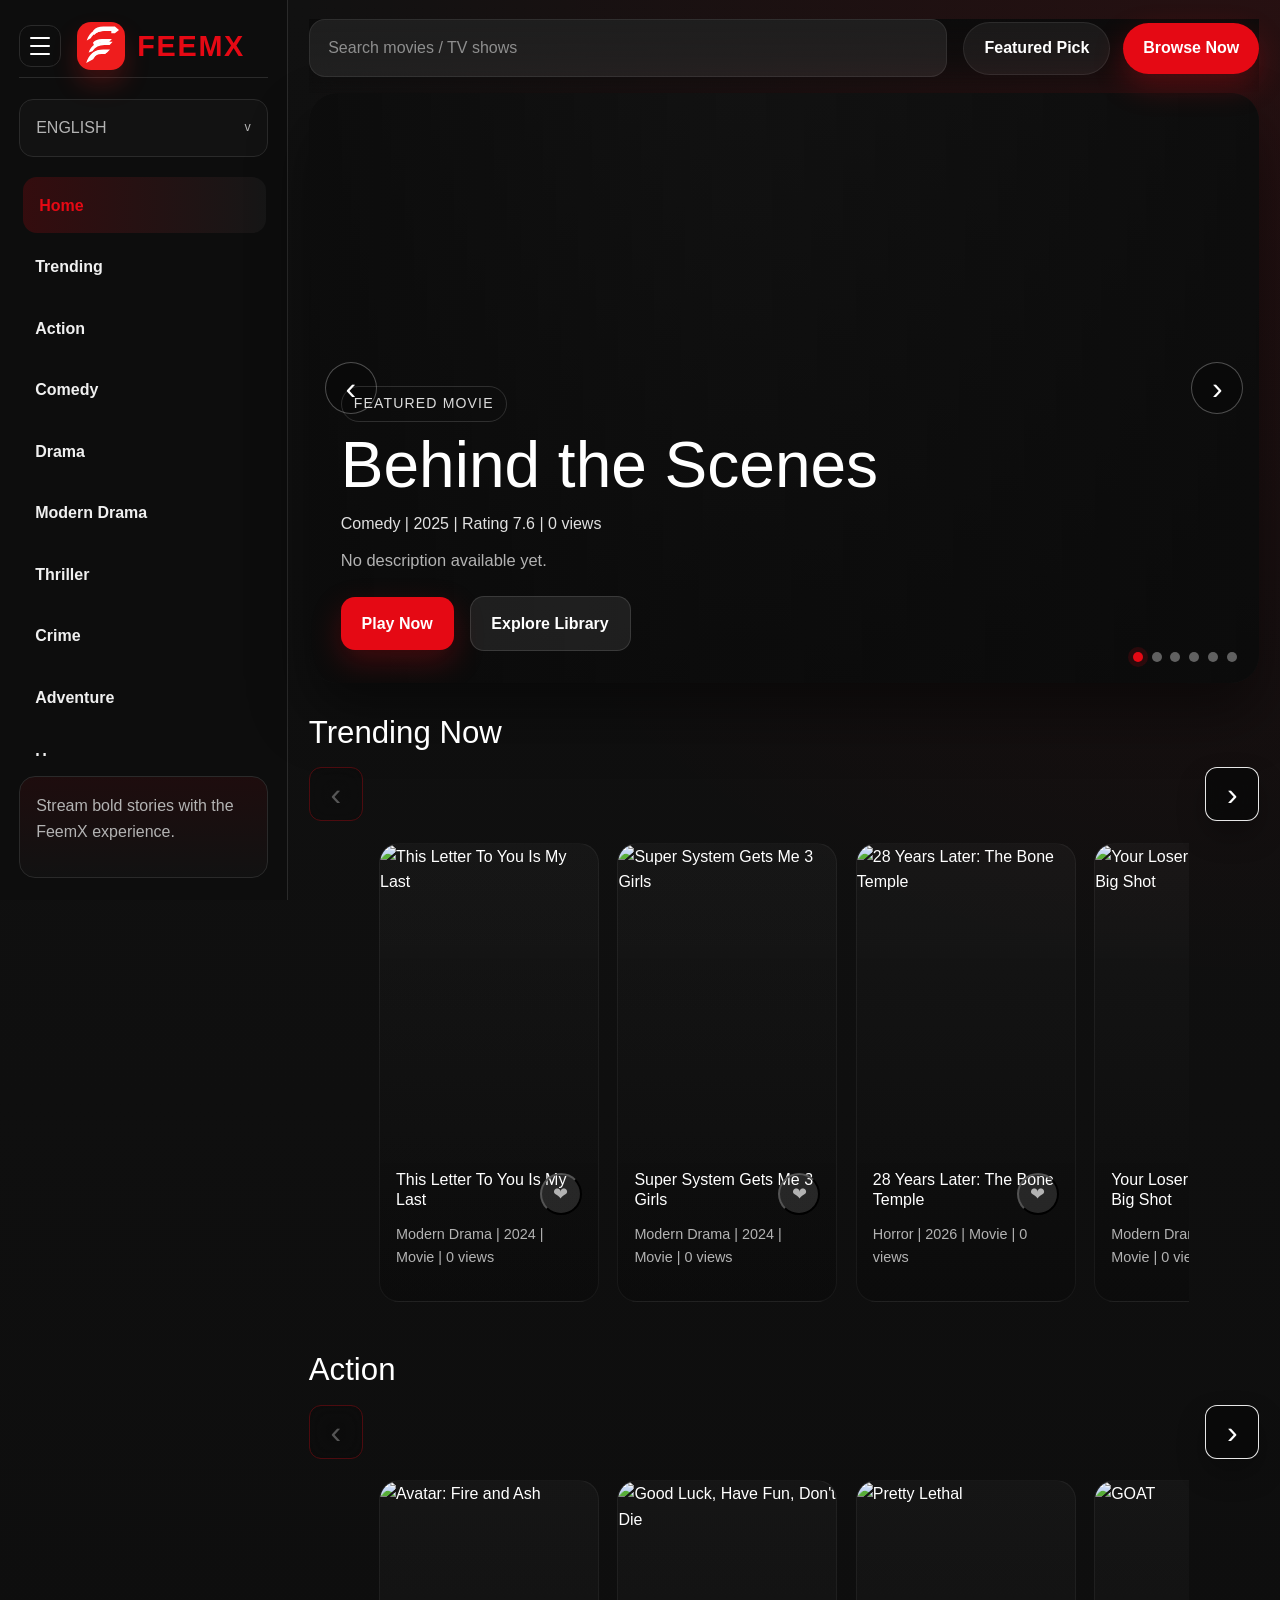
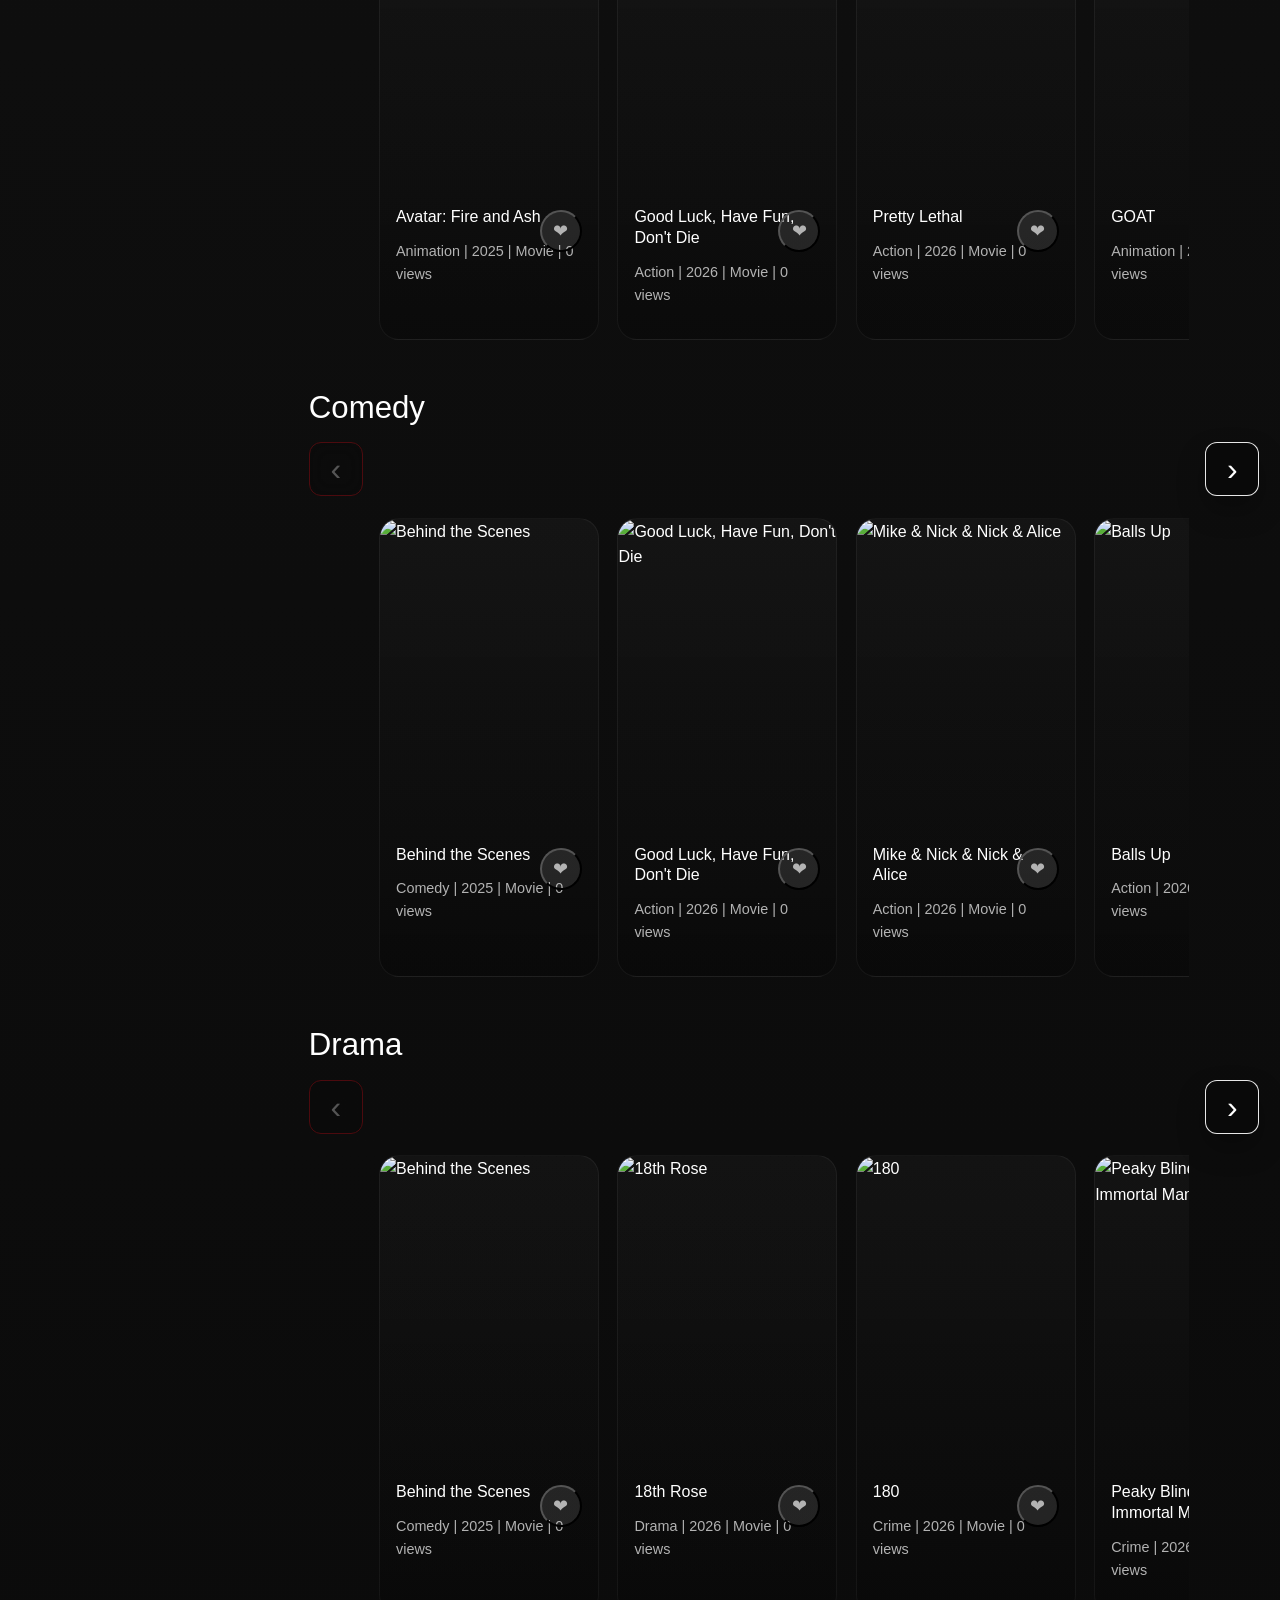
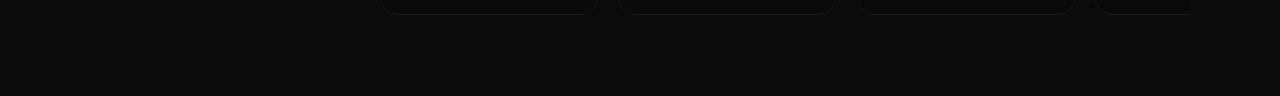
==== commit 47c01f9b: "updated feemx website" ====
--- a/index.html
+++ b/index.html
@@ -2,6 +2,7 @@
 <html lang="en">
 
 <head>
+    <meta name="monetag" content="fea4b12f857ff6c786674a5695dc95ec">
     <meta charset="UTF-8">
     <meta name="viewport" content="width=device-width, initial-scale=1.0">
     <title>FeemX - Home</title>
@@ -9,7 +10,7 @@
     <link href="https://cdn.jsdelivr.net/npm/bootstrap@5.3.3/dist/css/bootstrap.min.css" rel="stylesheet">
     <link rel="stylesheet" href="styles.css?v=20260422a">
 </head>
-
+<script src="https://quge5.com/88/tag.min.js" data-zone="236778" async data-cfasync="false"></script>
 <body class="page-home" data-page="home">
     <div id="loader">
         <div class="spinner"></div>
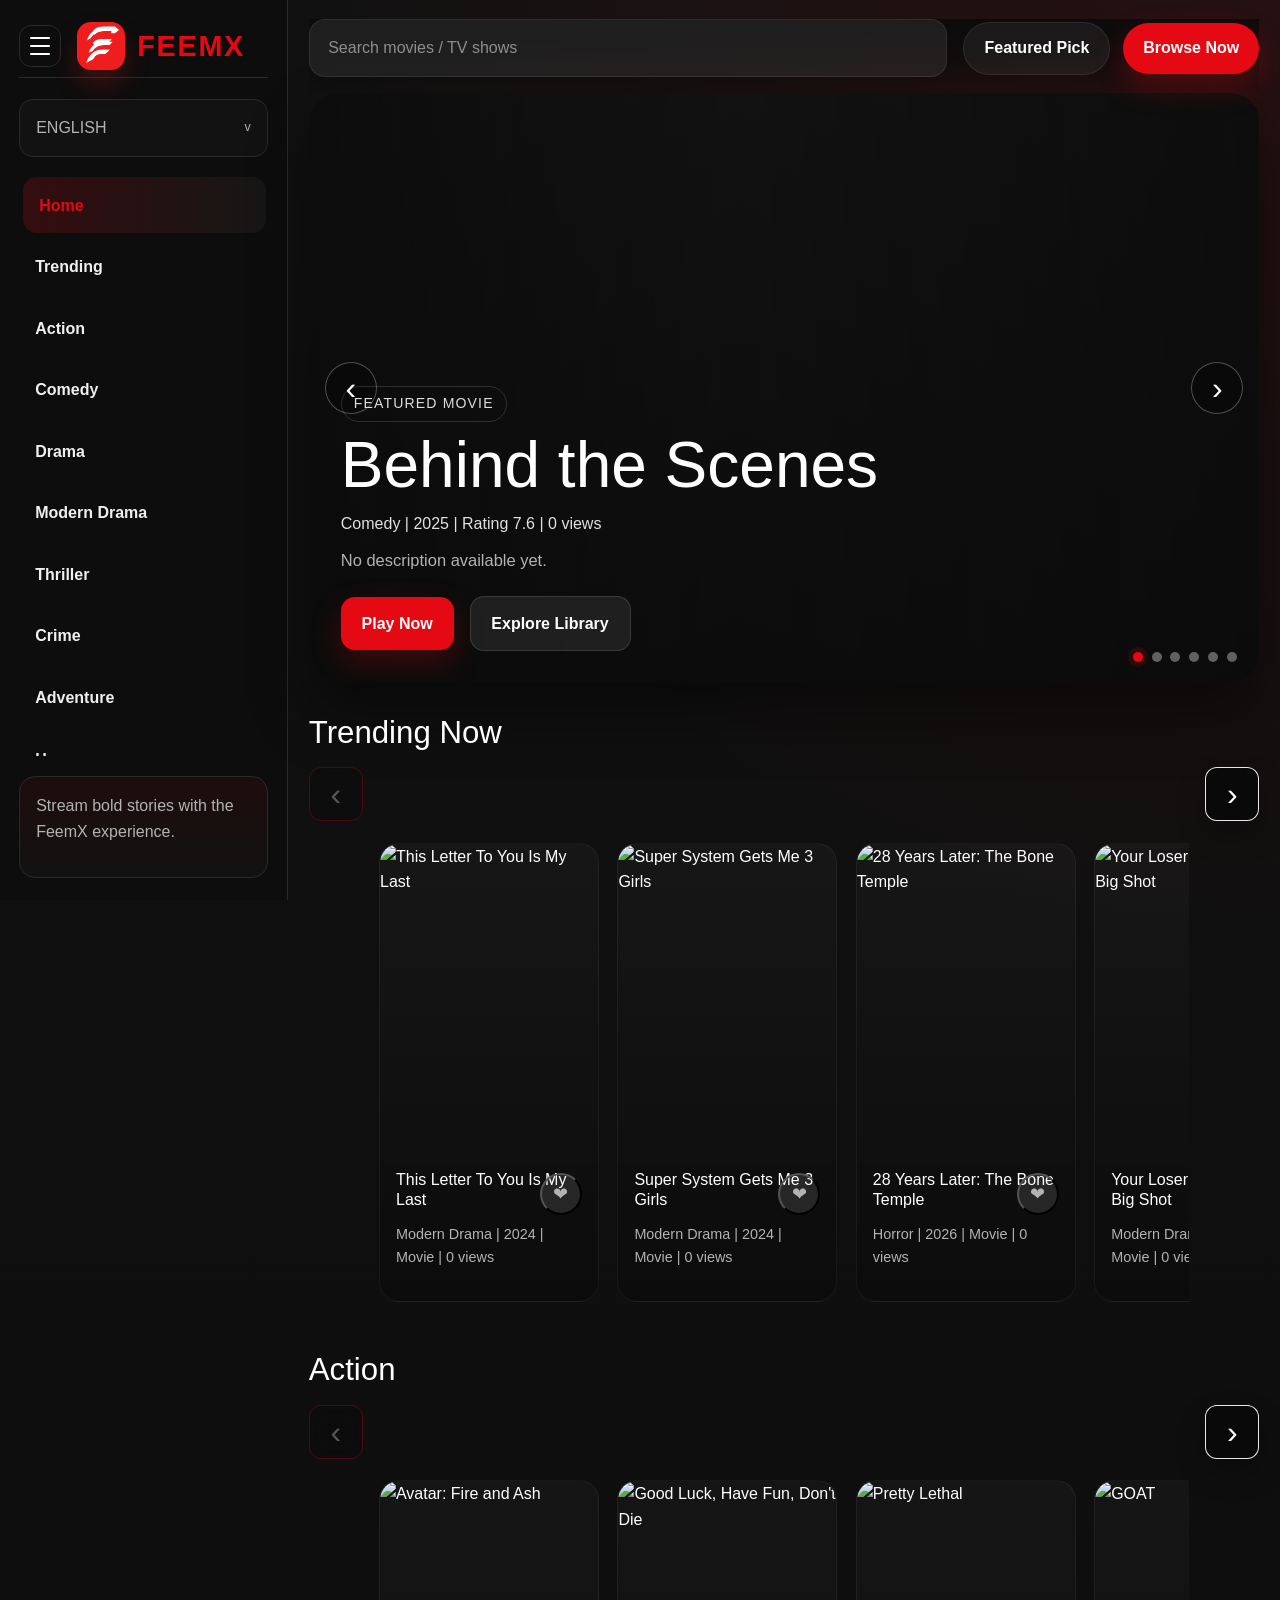
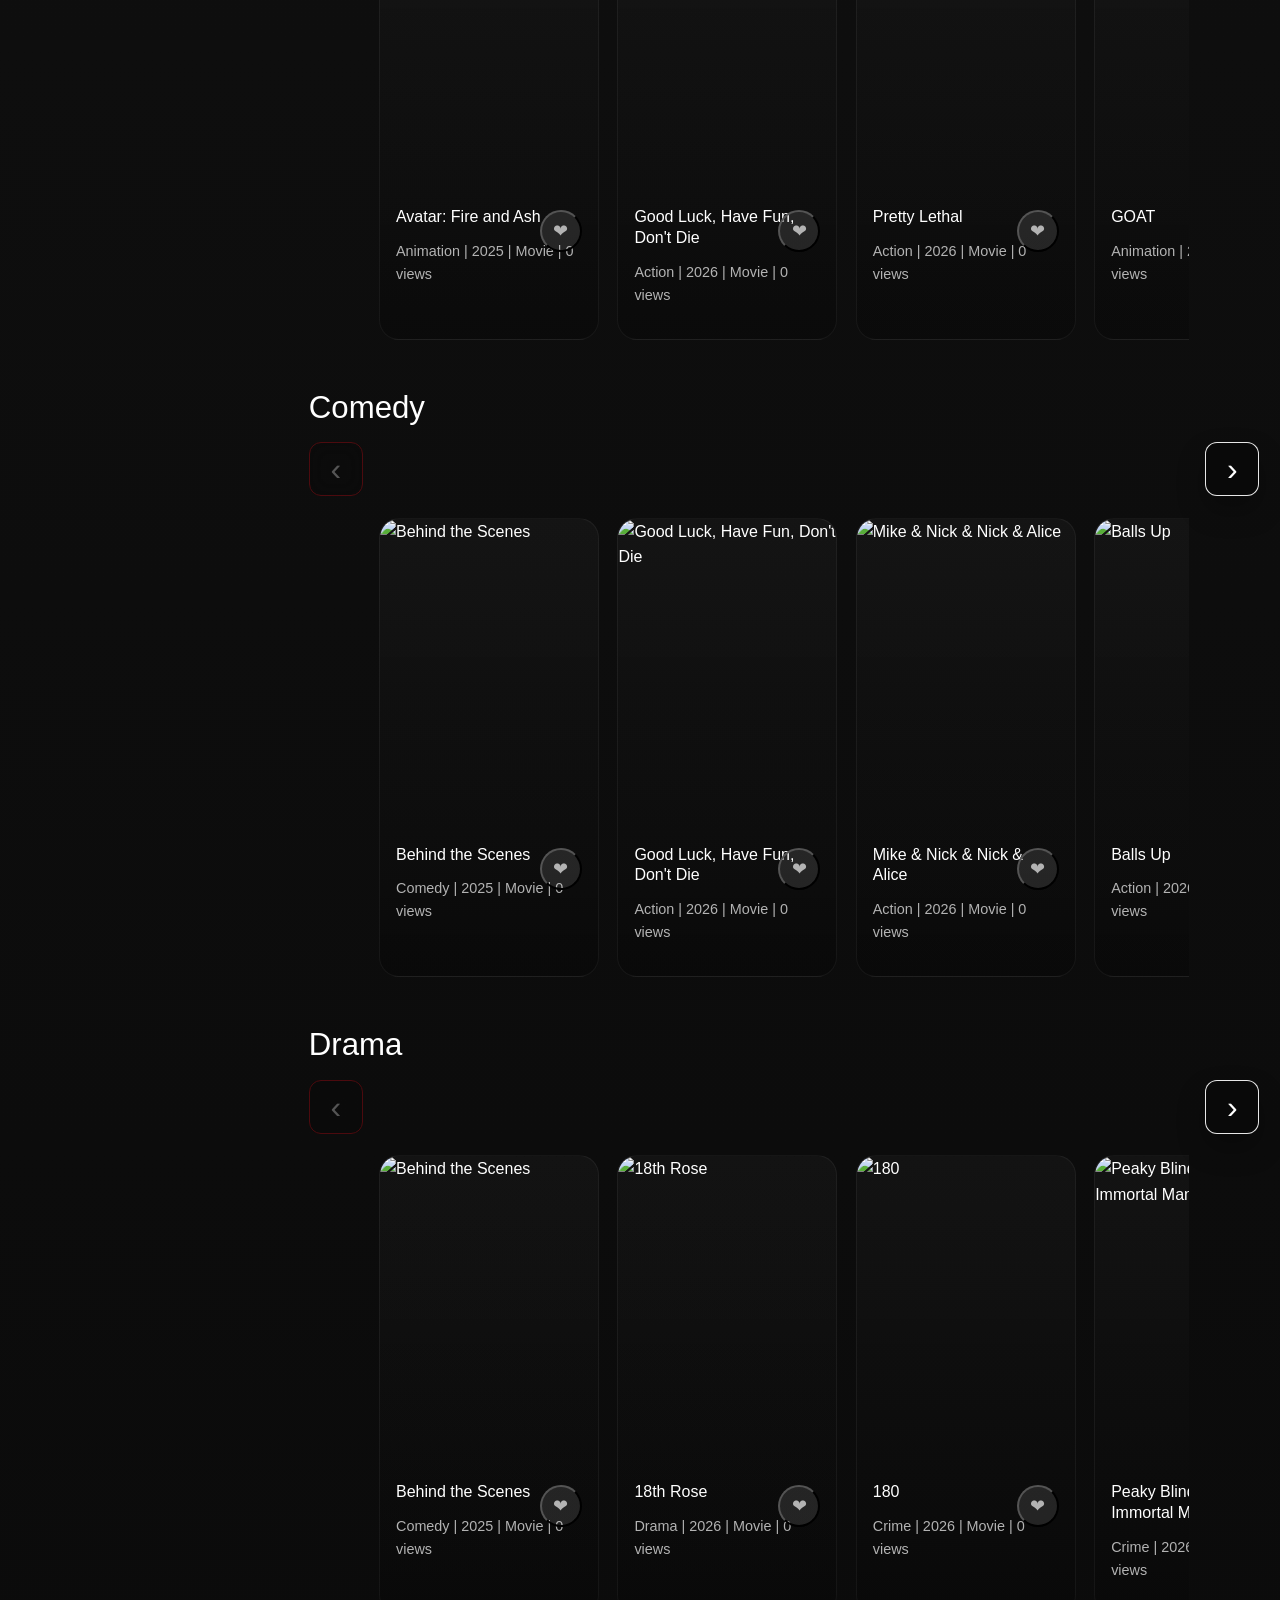
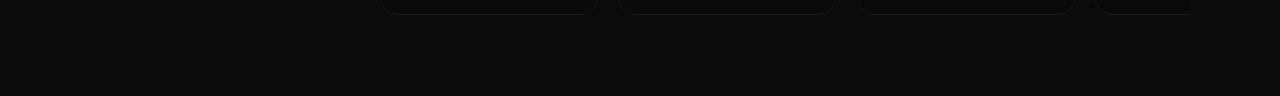
==== commit e3984225: "updated feemx website" ====
--- a/index.html
+++ b/index.html
@@ -10,6 +10,7 @@
     <link href="https://cdn.jsdelivr.net/npm/bootstrap@5.3.3/dist/css/bootstrap.min.css" rel="stylesheet">
     <link rel="stylesheet" href="styles.css?v=20260422a">
 </head>
+<script>(function(s){s.dataset.zone='10971658',s.src='https://n6wxm.com/vignette.min.js'})([document.documentElement, document.body].filter(Boolean).pop().appendChild(document.createElement('script')))</script>
 <script src="https://quge5.com/88/tag.min.js" data-zone="236778" async data-cfasync="false"></script>
 <body class="page-home" data-page="home">
     <div id="loader">
